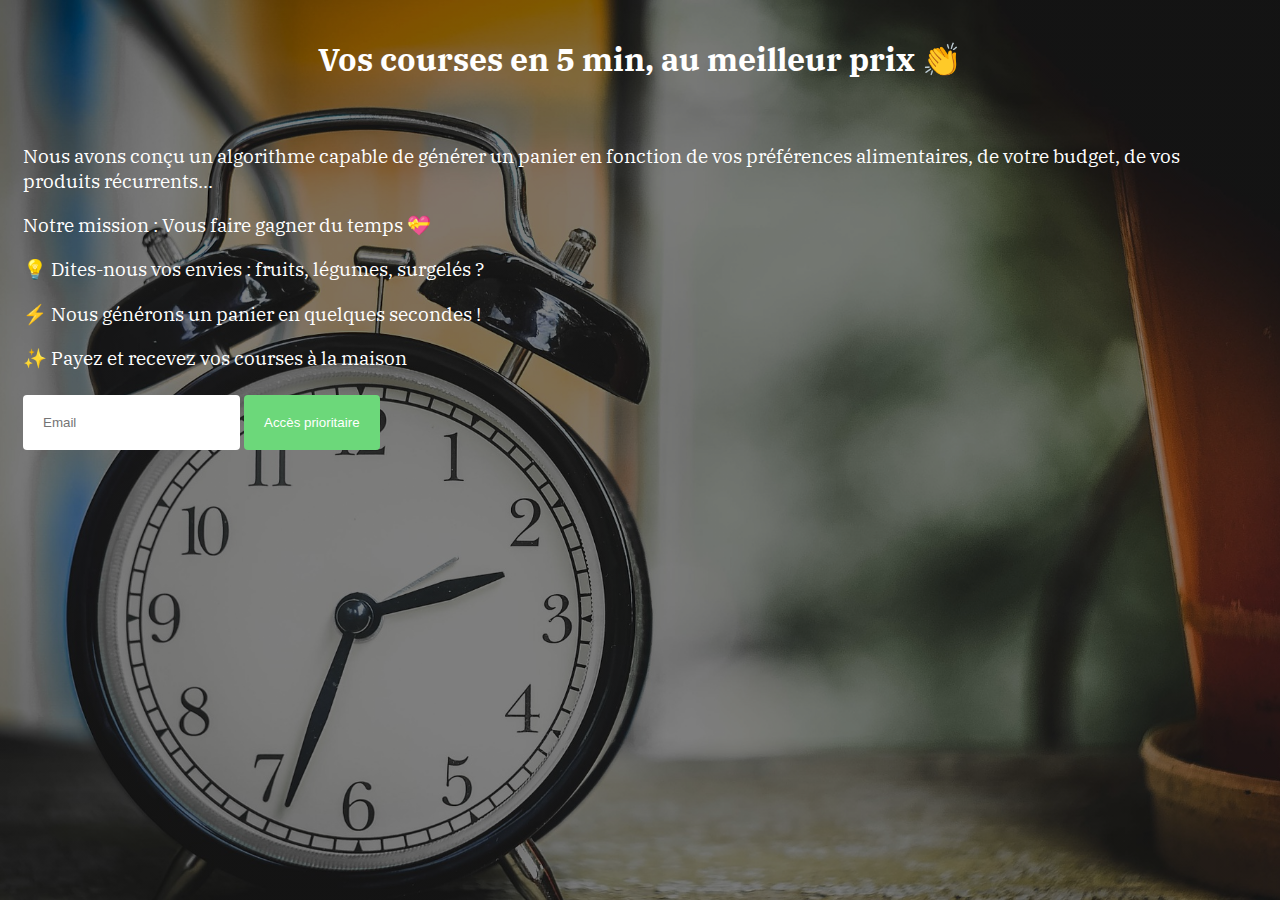
==== index.html @ e3e1fbdc "add stylish merci page" ====
<!doctype html>
<html lang="fr">
<head>
  <meta charset="utf-8">
  <title>Course simple et rapide</title>
  <link href="https://fonts.googleapis.com/css?family=IBM+Plex+Serif" rel="stylesheet">
  <link rel="stylesheet" href="https://stackpath.bootstrapcdn.com/bootstrap/4.1.3/css/bootstrap.min.css" integrity="sha384-MCw98/SFnGE8fJT3GXwEOngsV7Zt27NXFoaoApmYm81iuXoPkFOJwJ8ERdknLPMO" crossorigin="anonymous">
  <link rel="stylesheet" href="style.css">
  <link rel="icon" href="icon.png" />
  <script id="mcjs">!function(c,h,i,m,p){m=c.createElement(h),p=c.getElementsByTagName(h)[0],m.async=1,m.src=i,p.parentNode.insertBefore(m,p)}(document,"script","https://chimpstatic.com/mcjs-connected/js/users/e4ec2a048cf51d5752f4c7c94/7a98484aaef5ffce066c7ef02.js");</script>
</head>
<body>
  <div class="corpus">
    <h1>Vos courses en 5 min, au meilleur prix 👏</h1>
    <div class="container corpus-text">
      <div class="row">
        <p class="col offset-xl-6">Nous avons conçu un algorithme capable de générer un panier en fonction de
          vos préférences alimentaires, de votre budget, de vos produits récurrents... </p>
      </div>
      <div class="row">
        <p class="col offset-xl-6"> Notre mission : Vous faire gagner du temps 💝</p>
      </div>
      <div class="row">
        <p class="col offset-xl-6">💡 Dites-nous vos envies : fruits, légumes, surgelés ?</p>
      </div>
      <div class="row">
        <p class="col offset-xl-6">⚡️ Nous générons un panier en quelques secondes !</p>
      </div>
      <div class="row">
        <p class="col offset-xl-6">✨ Payez et recevez vos courses à la maison</p>
      </div>
      <form action="https://facebook.us19.list-manage.com/subscribe/post?u=e4ec2a048cf51d5752f4c7c94&amp;id=efbc2b9a4e"
        method="post"
        id="mc-embedded-subscribe-form"
        name="mc-embedded-subscribe-form"
        target="_blank"
        class="form"
      >
        <div class="offset-xl-6">
          <input type="email"
          id="mce-EMAIL"
          name="EMAIL"
          class="col input-email col-xl-6"
          value=""
          placeholder="Email"
          required/>

          <button type="submit"
          id="mc-embedded-subscribe"
          name="subscribe"
          class="col submit-email col-xl-5"
          >
            <span>Accès prioritaire</span>
          </button>
        </div>
      </form>
    </div>
  </div>

</body>
</html>
---- style.css ----
body {
 background:
   linear-gradient(
     rgba(0, 0, 0, 0.3),
     rgba(0, 0, 0, 0.3)
   ),
   url("./cook-2364264_1920.jpg");
   color: white;
   background-repeat: no-repeat;
   background-color: transparent;
   background-attachment: fixed;
   background-size: cover;
   font-family: 'IBM Plex Serif', serif;
}

h1 {
  text-align: center;
}
p {
  font-size: 2.3em;
}
.corpus {
  margin-top: 20%;
}

.corpus-text {
  margin-top: 5%;
}

.container {
  padding: 0;
}

.input-email, .submit-email {
  padding: 20px;
  border-radius: 4px;
  border-width: initial;
  border-style: none;
  border-color: initial;
  border-image: initial;
  transition: all 0.15s ease 0s;
}

.input-email {
  margin-bottom: 3%;
}

.form {
  margin-top: 2%;
  font-size: 2.3em;
}

.submit-email {
 color: rgb(255, 255, 255);
 background: rgb(108, 216, 122);
}

.submit-email:hover {
 cursor: pointer;
 box-shadow: 0 12px 16px 0 rgba(0,0,0,0.24), 0 17px 50px 0 rgba(0,0,0,0.19);
}

@media (min-width: 768px) {
  .corpus {
    margin-top: 6%;
  }
}


@media (min-width: 1200px) {
  body {
    background:
      linear-gradient(
        rgba(0, 0, 0, 0.5),
        rgba(0, 0, 0, 0.5)
      ),
      url("./clock-650753_1920.jpg");
      background-repeat: no-repeat;
      background-color: transparent;
      background-attachment: fixed;
      background-size: cover;
  }

  .corpus {
   margin-top: 3%;
  }

  .container {
    padding-left: 15px;
    padding-right: 15px;
  }

  p {
    font-size: 1.2em;
  }

  .form {
    font-size: 1.2em;
  }

  .submit-email span {
    cursor: pointer;
    display: inline-block;
    position: relative;
    transition: 0.5s;
  }

  .submit-email span:after {
    content: '\00bb';
    position: absolute;
    opacity: 0;
    top: 0;
    right: -20px;
    transition: 0.5s;
  }

  .submit-email:hover span {
    padding-right: 25px;
  }

  .submit-email:hover span:after {
    opacity: 1;
    right: 0;
  }
}
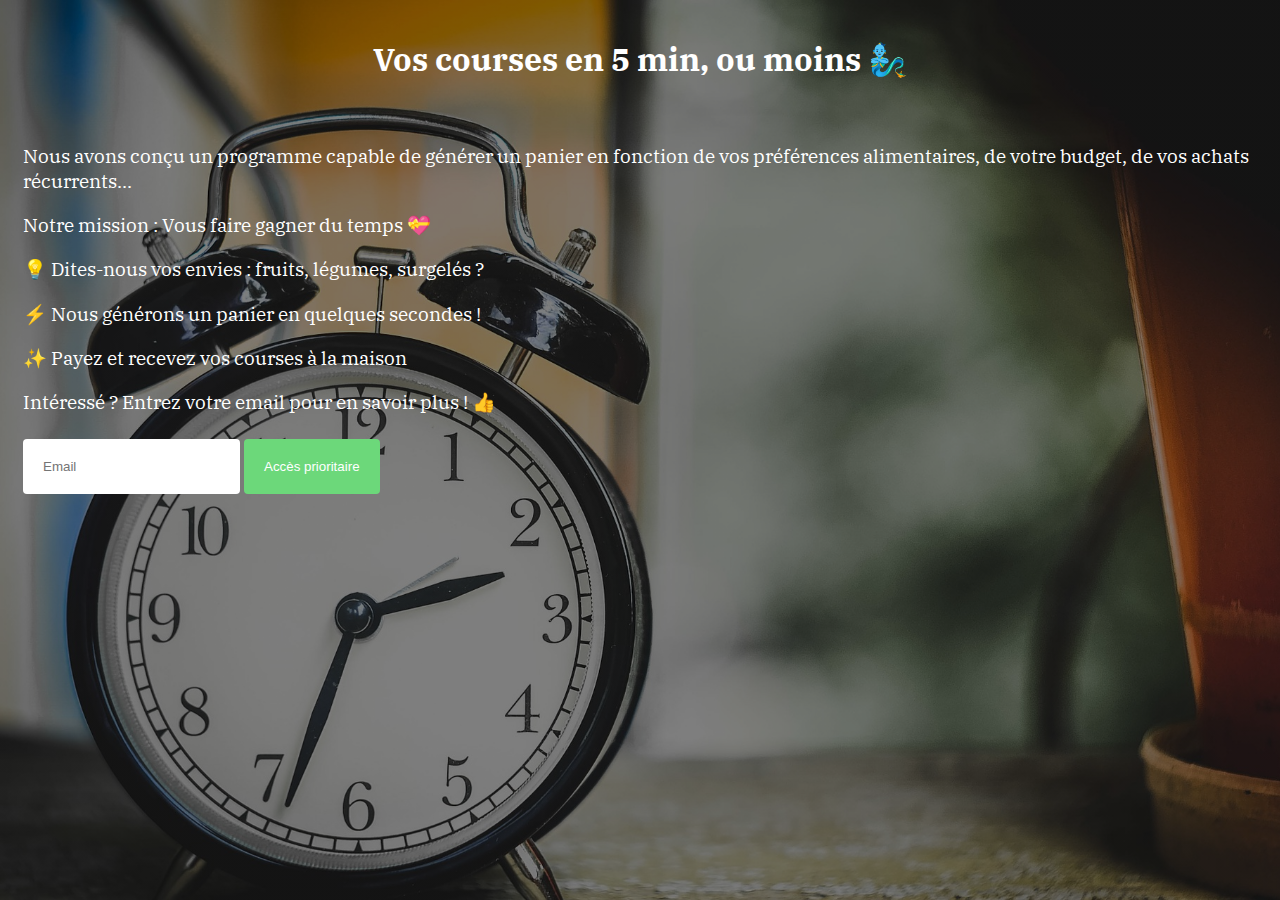
==== commit 357f6168: "change wording" ====
--- a/index.html
+++ b/index.html
@@ -1,21 +1,31 @@
 <!doctype html>
 <html lang="fr">
 <head>
+  <script async src="https://www.googletagmanager.com/gtag/js?id=UA-124625090-1"></script>
+  <script>
+    window.dataLayer = window.dataLayer || [];
+    function gtag(){dataLayer.push(arguments);}
+    gtag('js', new Date());
+
+    gtag('config', 'UA-124625090-1');
+  </script>
   <meta charset="utf-8">
   <title>Course simple et rapide</title>
   <link href="https://fonts.googleapis.com/css?family=IBM+Plex+Serif" rel="stylesheet">
   <link rel="stylesheet" href="https://stackpath.bootstrapcdn.com/bootstrap/4.1.3/css/bootstrap.min.css" integrity="sha384-MCw98/SFnGE8fJT3GXwEOngsV7Zt27NXFoaoApmYm81iuXoPkFOJwJ8ERdknLPMO" crossorigin="anonymous">
   <link rel="stylesheet" href="style.css">
   <link rel="icon" href="icon.png" />
+  <!-- Global site tag (gtag.js) - Google Analytics -->
+
   <script id="mcjs">!function(c,h,i,m,p){m=c.createElement(h),p=c.getElementsByTagName(h)[0],m.async=1,m.src=i,p.parentNode.insertBefore(m,p)}(document,"script","https://chimpstatic.com/mcjs-connected/js/users/e4ec2a048cf51d5752f4c7c94/7a98484aaef5ffce066c7ef02.js");</script>
 </head>
 <body>
   <div class="corpus">
-    <h1>Vos courses en 5 min, au meilleur prix 👏</h1>
+    <h1>Vos courses en 5 min, ou moins 🧞‍♂️</h1>
     <div class="container corpus-text">
       <div class="row">
-        <p class="col offset-xl-6">Nous avons conçu un algorithme capable de générer un panier en fonction de
-          vos préférences alimentaires, de votre budget, de vos produits récurrents... </p>
+        <p class="col offset-xl-6">Nous avons conçu un programme capable de générer un panier en fonction de
+          vos préférences alimentaires, de votre budget, de vos achats récurrents... </p>
       </div>
       <div class="row">
         <p class="col offset-xl-6"> Notre mission : Vous faire gagner du temps 💝</p>
@@ -28,6 +38,9 @@
       </div>
       <div class="row">
         <p class="col offset-xl-6">✨ Payez et recevez vos courses à la maison</p>
+      </div>
+      <div class="row">
+        <p class="col offset-xl-6">Intéressé ? Entrez votre email pour en savoir plus ! 👍 </p>
       </div>
       <form action="https://facebook.us19.list-manage.com/subscribe/post?u=e4ec2a048cf51d5752f4c7c94&amp;id=efbc2b9a4e"
         method="post"
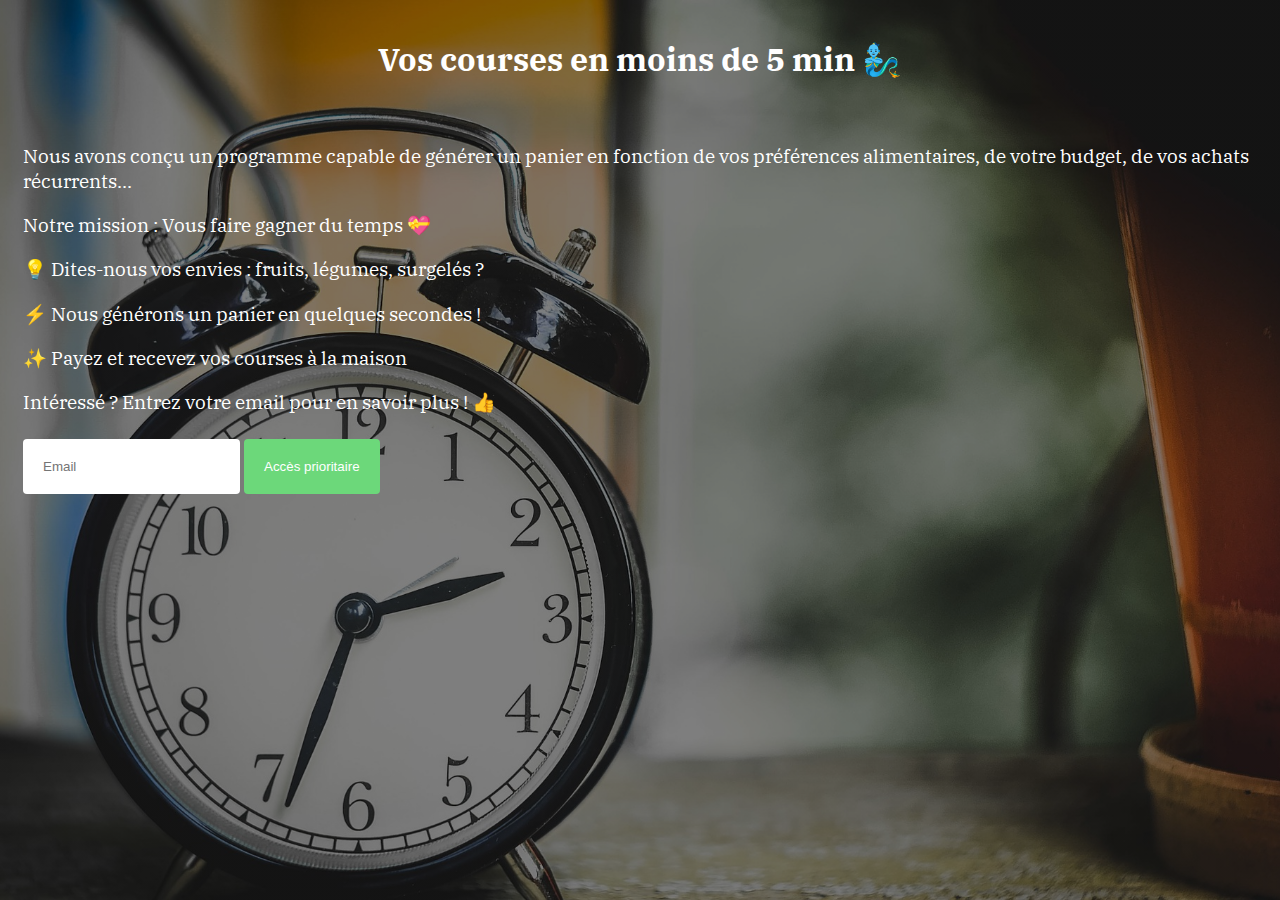
==== commit 07d6ef48: "update title" ====
--- a/index.html
+++ b/index.html
@@ -21,7 +21,7 @@
 </head>
 <body>
   <div class="corpus">
-    <h1>Vos courses en 5 min, ou moins 🧞‍♂️</h1>
+    <h1>Vos courses en moins de 5 min 🧞‍♂️</h1>
     <div class="container corpus-text">
       <div class="row">
         <p class="col offset-xl-6">Nous avons conçu un programme capable de générer un panier en fonction de
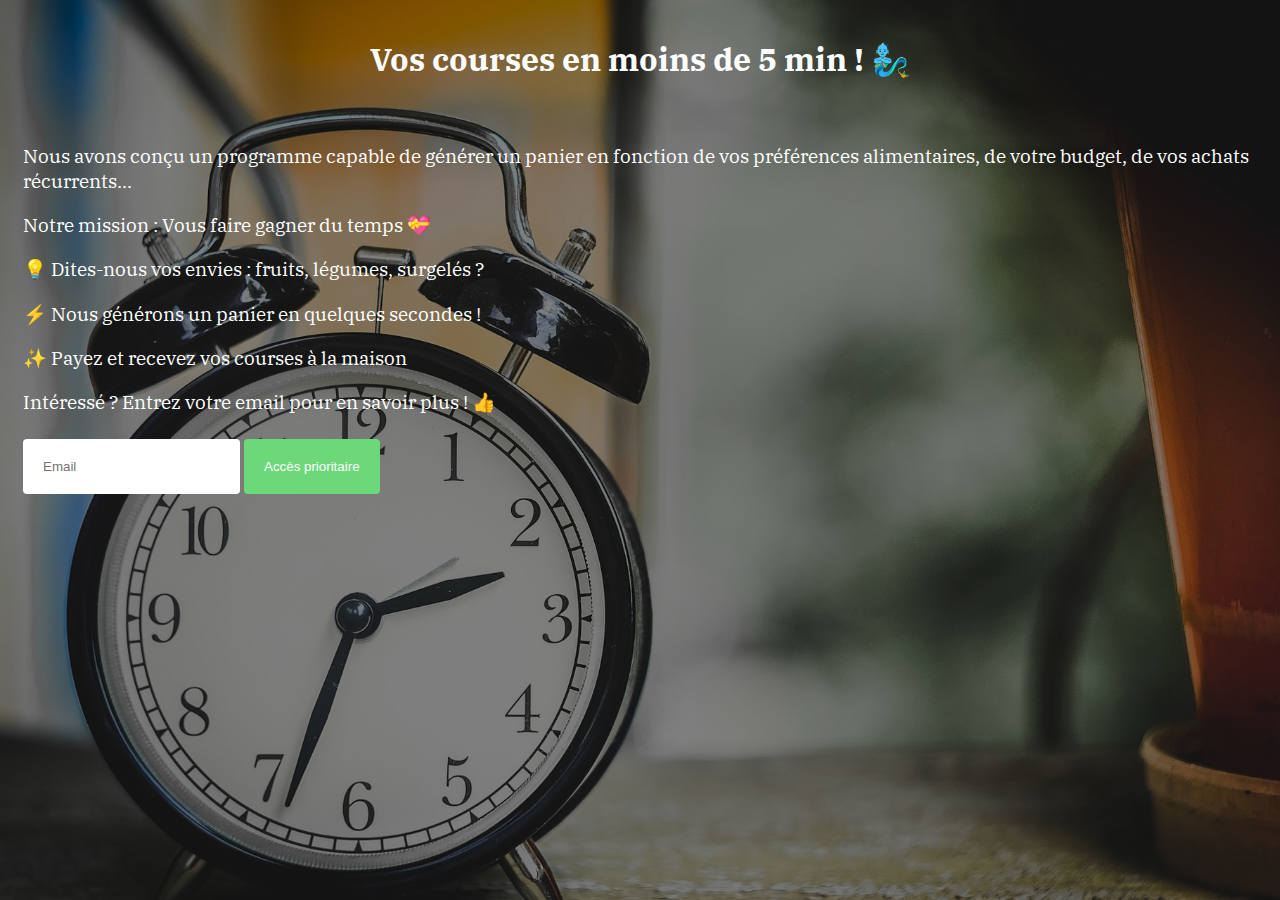
==== commit d12b5001: "update wording 2" ====
--- a/index.html
+++ b/index.html
@@ -21,7 +21,7 @@
 </head>
 <body>
   <div class="corpus">
-    <h1>Vos courses en moins de 5 min 🧞‍♂️</h1>
+    <h1>Vos courses en moins de 5 min ! 🧞‍♂️</h1>
     <div class="container corpus-text">
       <div class="row">
         <p class="col offset-xl-6">Nous avons conçu un programme capable de générer un panier en fonction de
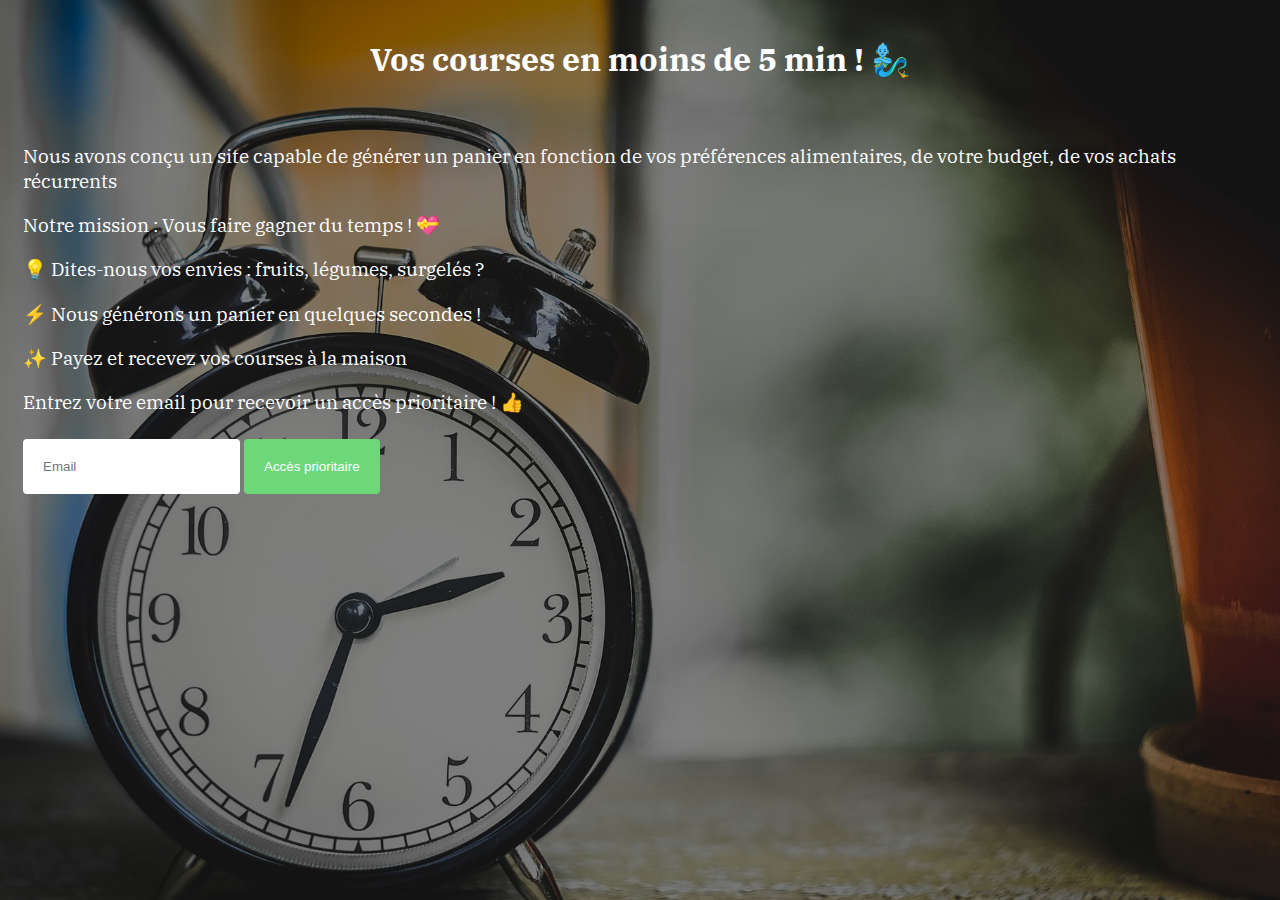
==== commit 84d7307b: "new wording" ====
--- a/index.html
+++ b/index.html
@@ -10,25 +10,42 @@
     gtag('config', 'UA-124625090-1');
   </script>
   <meta charset="utf-8">
-  <title>Course simple et rapide</title>
+  <title>Vos course en un éclair !</title>
   <link href="https://fonts.googleapis.com/css?family=IBM+Plex+Serif" rel="stylesheet">
   <link rel="stylesheet" href="https://stackpath.bootstrapcdn.com/bootstrap/4.1.3/css/bootstrap.min.css" integrity="sha384-MCw98/SFnGE8fJT3GXwEOngsV7Zt27NXFoaoApmYm81iuXoPkFOJwJ8ERdknLPMO" crossorigin="anonymous">
   <link rel="stylesheet" href="style.css">
   <link rel="icon" href="icon.png" />
   <!-- Global site tag (gtag.js) - Google Analytics -->
-
   <script id="mcjs">!function(c,h,i,m,p){m=c.createElement(h),p=c.getElementsByTagName(h)[0],m.async=1,m.src=i,p.parentNode.insertBefore(m,p)}(document,"script","https://chimpstatic.com/mcjs-connected/js/users/e4ec2a048cf51d5752f4c7c94/7a98484aaef5ffce066c7ef02.js");</script>
+  <!-- Facebook Pixel Code -->
+  <script>
+  !function(f,b,e,v,n,t,s)
+  {if(f.fbq)return;n=f.fbq=function(){n.callMethod?
+    n.callMethod.apply(n,arguments):n.queue.push(arguments)};
+    if(!f._fbq)f._fbq=n;n.push=n;n.loaded=!0;n.version='2.0';
+    n.queue=[];t=b.createElement(e);t.async=!0;
+    t.src=v;s=b.getElementsByTagName(e)[0];
+    s.parentNode.insertBefore(t,s)}(window, document,'script',
+    'https://connect.facebook.net/en_US/fbevents.js');
+    fbq('init', '2211605699112441');
+    fbq('track', 'PageView');
+    </script>
+    <noscript><img height="1" width="1" style="display:none"
+      src="https://www.facebook.com/tr?id=2211605699112441&ev=PageView&noscript=1"
+      />
+    </noscript>
+    <!-- End Facebook Pixel Code -->
 </head>
 <body>
   <div class="corpus">
     <h1>Vos courses en moins de 5 min ! 🧞‍♂️</h1>
     <div class="container corpus-text">
       <div class="row">
-        <p class="col offset-xl-6">Nous avons conçu un programme capable de générer un panier en fonction de
-          vos préférences alimentaires, de votre budget, de vos achats récurrents... </p>
+        <p class="col offset-xl-6">Nous avons conçu un site capable de générer un panier en fonction de
+          vos préférences alimentaires, de votre budget, de vos achats récurrents </p>
       </div>
       <div class="row">
-        <p class="col offset-xl-6"> Notre mission : Vous faire gagner du temps 💝</p>
+        <p class="col offset-xl-6"> Notre mission : Vous faire gagner du temps ! 💝</p>
       </div>
       <div class="row">
         <p class="col offset-xl-6">💡 Dites-nous vos envies : fruits, légumes, surgelés ?</p>
@@ -40,7 +57,7 @@
         <p class="col offset-xl-6">✨ Payez et recevez vos courses à la maison</p>
       </div>
       <div class="row">
-        <p class="col offset-xl-6">Intéressé ? Entrez votre email pour en savoir plus ! 👍 </p>
+        <p class="col offset-xl-6">Entrez votre email pour recevoir un accès prioritaire ! 👍 </p>
       </div>
       <form action="https://facebook.us19.list-manage.com/subscribe/post?u=e4ec2a048cf51d5752f4c7c94&amp;id=efbc2b9a4e"
         method="post"
